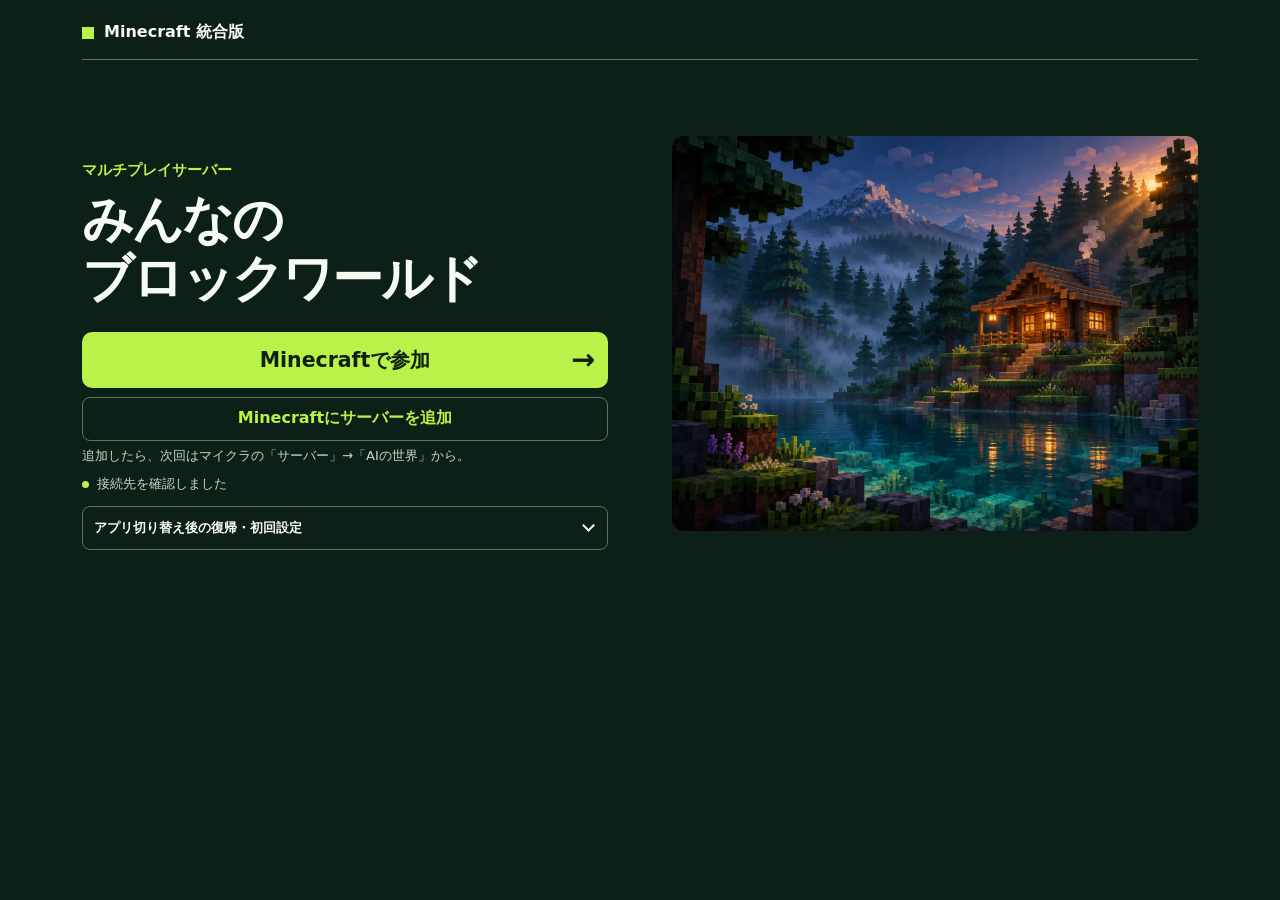
==== index.html @ 1ad7b045 "Show the Minecraft server registration beside Join" ====
<!doctype html>
<html lang="ja">
<head>
  <meta charset="utf-8">
  <meta name="viewport" content="width=device-width, initial-scale=1, viewport-fit=cover">
  <meta name="referrer" content="no-referrer">
  <meta name="theme-color" content="#0c2018">
  <meta name="description" content="みんなのブロックワールドはMinecraft統合版のマルチプレイサーバーです。">
  <title>みんなのブロックワールド｜Minecraft統合版サーバー</title>
  <link rel="icon" href="./icon.svg" type="image/svg+xml">
  <link rel="apple-touch-icon" href="./apple-touch-icon.png">
  <link rel="manifest" href="./manifest.webmanifest">
  <link rel="stylesheet" href="./style.css?v=6">
  <script type="module" src="./connection.mjs?v=6"></script>
</head>
<body>
  <main class="page">
    <header class="brand"><span aria-hidden="true"></span>Minecraft 統合版</header>
    <div class="hero">
      <section class="content" aria-labelledby="title">
        <p class="edition">マルチプレイサーバー</p>
        <h1 id="title">みんなの<br>ブロックワールド</h1>
        <a id="play" class="play" role="link" aria-disabled="true" aria-describedby="status">
          <span>Minecraftで参加</span><span class="arrow" aria-hidden="true">→</span>
        </a>
        <a id="register" class="register" role="link" aria-disabled="true" aria-describedby="register-help">Minecraftにサーバーを追加</a>
        <p id="register-help" class="register-help">追加したら、次回はマイクラの「サーバー」→「AIの世界」から。</p>
        <p id="status" class="status" role="status">接続先を確認しています…</p>
        <button id="retry" class="retry" type="button" hidden>接続先を更新</button>
        <details>
          <summary>アプリ切り替え後の復帰・初回設定</summary>
          <div class="help">
            <p><strong>切り替え後に戻れない・Kelpが出るとき</strong><br>Minecraftのエラー画面を閉じ、タイトル画面の「プレイ」→「サーバー」→「AIの世界」を選んでください。</p>
            <p><strong>手動で登録するとき</strong><br>Minecraftの「サーバーを追加」で、名前を「AIの世界」にし、下のアドレスとポートを入力して保存してください。接続先が変わったときは、このページで新しいアドレスを確認できます。</p>
            <div class="address">
              <strong>サーバーアドレス</strong>
              <code id="address">確認中…</code>
              <button id="copy" type="button" disabled>コピー</button>
            </div>
            <p>ポート <strong>443</strong></p>
          </div>
        </details>
      </section>
      <div class="world" aria-hidden="true"><img src="./woodland.webp" width="1280" height="960" alt=""></div>
    </div>
  </main>
</body>
</html>
---- style.css ----
:root {
  color-scheme: dark;
  font-family: system-ui, "Hiragino Sans", Meiryo, sans-serif;
  color: #f7fcf2;
  background: #0c2018;
  --accent: #b9f248;
  --muted: #c4d7c8;
  --line: #53785d;
}
* { box-sizing: border-box; }
body { margin: 0; }
button, a { font: inherit; }
:focus-visible { outline: 3px solid #efffc5; outline-offset: 4px; }
.page {
  max-width: 1160px;
  margin-inline: auto;
  padding: max(22px, env(safe-area-inset-top)) max(22px, env(safe-area-inset-right))
    max(22px, env(safe-area-inset-bottom)) max(22px, env(safe-area-inset-left));
}
.brand { display: flex; align-items: center; gap: 10px; padding-bottom: 16px; border-bottom: 1px solid var(--line); font-weight: 750; }
.brand span { flex: 0 0 12px; height: 12px; background: var(--accent); }
.hero { display: grid; gap: 18px; padding-top: 24px; }
.content { min-width: 0; }
.edition { margin: 0 0 10px; color: var(--accent); font-size: .92rem; font-weight: 750; }
h1 { margin: 0 0 23px; font-size: clamp(1.55rem, 8vw, 3.25rem); font-weight: 850; line-height: 1.16; letter-spacing: -.04em; }
.play {
  position: relative;
  display: flex;
  align-items: center;
  justify-content: center;
  min-height: 56px;
  padding: 10px 34px;
  border-radius: 10px;
  background: var(--accent);
  color: #10200d;
  font-size: clamp(1rem, 4.5vw, 1.28rem);
  font-weight: 850;
  text-align: center;
  text-decoration: none;
}
.play[href]:hover { background: #d0ff76; }
.play[aria-disabled="true"] { background: #91ac67; }
.arrow { position: absolute; inset-inline-end: 13px; font-size: 1.4em; line-height: 1; }
.status { display: flex; align-items: baseline; gap: 8px; min-height: 1.4em; margin: 9px 0 0; color: var(--muted); font-size: .82rem; line-height: 1.45; }
.status::before { flex: 0 0 7px; height: 7px; border-radius: 50%; background: currentColor; content: ""; }
.status.ready::before { color: var(--accent); }
.status.error { color: #ffb6a0; }
button, summary, .register { min-height: 44px; border: 1px solid var(--line); border-radius: 8px; padding: 8px 11px; color: inherit; font-weight: 700; cursor: pointer; }
button { background: #192f22; }
button:disabled, .register[aria-disabled="true"] { opacity: .64; cursor: default; }
.retry { margin-top: 8px; }
details { margin-top: 13px; }
summary { display: flex; align-items: center; justify-content: space-between; gap: 8px; list-style: none; font-size: .84rem; }
summary::-webkit-details-marker { display: none; }
summary::after { flex: 0 0 7px; height: 7px; margin: -4px 3px 0 0; border: solid currentColor; border-width: 0 2px 2px 0; transform: rotate(45deg); content: ""; }
details[open] summary::after { transform: rotate(225deg); margin-top: 4px; }
.help { color: var(--muted); font-size: .87rem; line-height: 1.65; }
.register { display: grid; place-items: center; margin-top: 9px; color: var(--accent); text-align: center; text-decoration: none; }
.register[href]:hover { background: #192f22; }
.register-help { margin: 5px 0 0; color: var(--muted); font-size: .82rem; line-height: 1.45; }
.address { display: grid; grid-template-columns: minmax(0, 1fr) auto; align-items: center; gap: 6px 10px; margin-top: 12px; }
.address strong { grid-column: 1 / -1; }
.address code { overflow-wrap: anywhere; user-select: all; }
.world { overflow: hidden; border-radius: 12px; background: #122b21; }
.world img { display: block; width: 100%; height: auto; object-fit: cover; object-position: 61% center; }

@media (min-width: 600px) {
  .hero { grid-template-columns: repeat(2, minmax(0, 1fr)); gap: clamp(22px, 5vw, 68px); align-items: start; padding-top: clamp(24px, 6vw, 76px); }
  .content { padding-block: clamp(5px, 2.5vw, 25px); }
  h1 { font-size: clamp(1.85rem, 4vw, 3.25rem); }
}
@media (orientation: landscape) and (max-height: 480px) {
  .page { padding-block: max(8px, env(safe-area-inset-top)) max(8px, env(safe-area-inset-bottom)); }
  .brand { padding-bottom: 7px; font-size: .9rem; }
  .hero { padding-top: 10px; gap: 13px; }
  .content { padding-block: 0; }
  .edition { margin-bottom: 4px; font-size: .8rem; }
  h1 { font-size: clamp(1.5rem, 5.3vh, 2.1rem); margin-bottom: 10px; }
  .play { min-height: 48px; padding-block: 7px; }
  .status { margin-top: 6px; }
  details { margin-top: 8px; }
  .world img { height: min(37vw, calc(100svh - 64px)); }
}
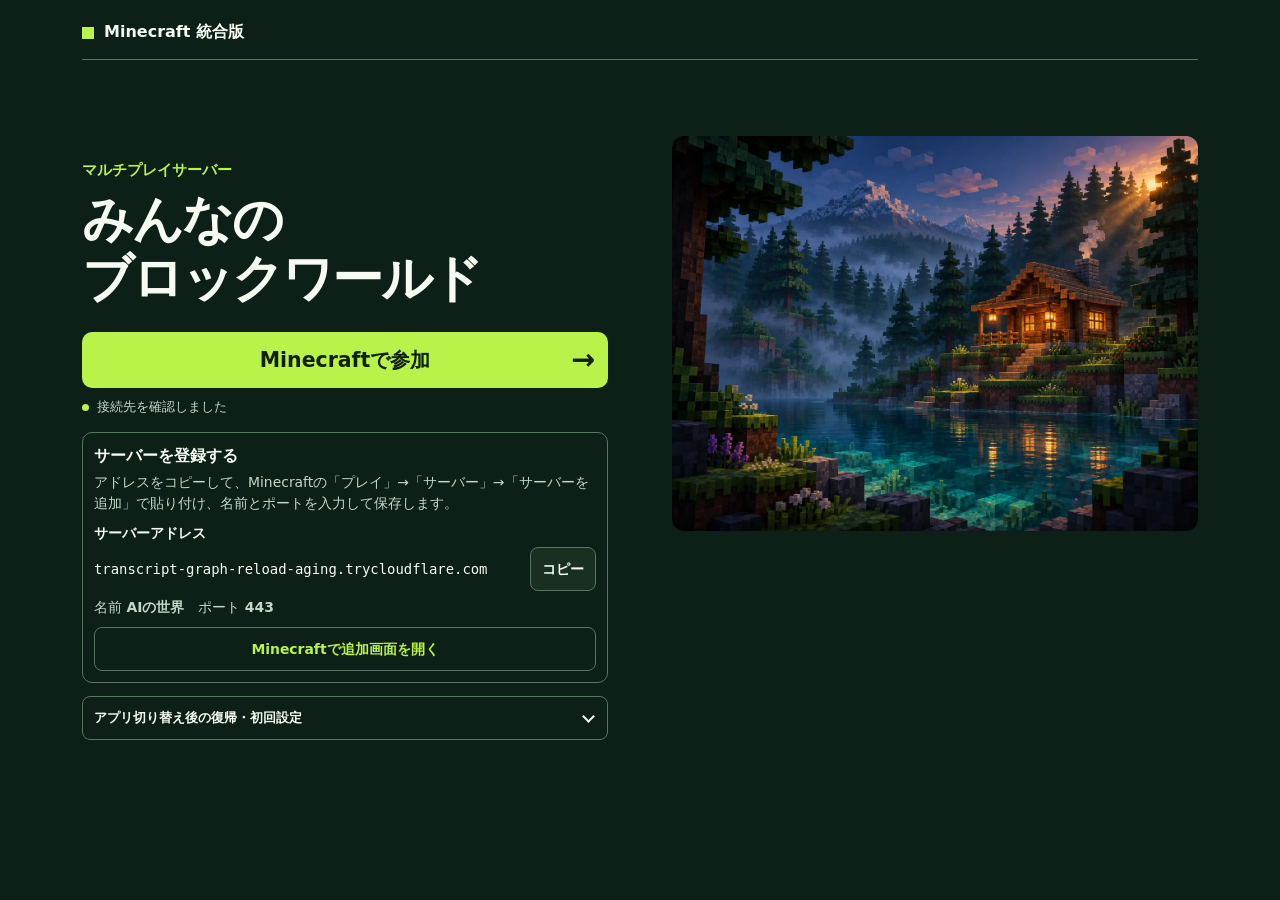
==== commit 4c604b45: "Make manual Minecraft server registration available immediately" ====
--- a/index.html
+++ b/index.html
@@ -10,8 +10,8 @@
   <link rel="icon" href="./icon.svg" type="image/svg+xml">
   <link rel="apple-touch-icon" href="./apple-touch-icon.png">
   <link rel="manifest" href="./manifest.webmanifest">
-  <link rel="stylesheet" href="./style.css?v=6">
-  <script type="module" src="./connection.mjs?v=6"></script>
+  <link rel="stylesheet" href="./style.css?v=7">
+  <script type="module" src="./connection.mjs?v=7"></script>
 </head>
 <body>
   <main class="page">
@@ -23,21 +23,24 @@
         <a id="play" class="play" role="link" aria-disabled="true" aria-describedby="status">
           <span>Minecraftで参加</span><span class="arrow" aria-hidden="true">→</span>
         </a>
-        <a id="register" class="register" role="link" aria-disabled="true" aria-describedby="register-help">Minecraftにサーバーを追加</a>
-        <p id="register-help" class="register-help">追加したら、次回はマイクラの「サーバー」→「AIの世界」から。</p>
         <p id="status" class="status" role="status">接続先を確認しています…</p>
         <button id="retry" class="retry" type="button" hidden>接続先を更新</button>
+        <section class="registration" aria-labelledby="registration-title">
+          <h2 id="registration-title">サーバーを登録する</h2>
+          <p>アドレスをコピーして、Minecraftの「プレイ」→「サーバー」→「サーバーを追加」で貼り付け、名前とポートを入力して保存します。</p>
+          <div class="address">
+            <strong>サーバーアドレス</strong>
+            <code id="address">確認中…</code>
+            <button id="copy" type="button" aria-label="サーバーアドレスをコピー" disabled>コピー</button>
+          </div>
+          <p>名前 <strong>AIの世界</strong>　ポート <strong>443</strong></p>
+          <a id="register" class="register" role="link" aria-disabled="true">Minecraftで追加画面を開く</a>
+        </section>
         <details>
           <summary>アプリ切り替え後の復帰・初回設定</summary>
           <div class="help">
             <p><strong>切り替え後に戻れない・Kelpが出るとき</strong><br>Minecraftのエラー画面を閉じ、タイトル画面の「プレイ」→「サーバー」→「AIの世界」を選んでください。</p>
-            <p><strong>手動で登録するとき</strong><br>Minecraftの「サーバーを追加」で、名前を「AIの世界」にし、下のアドレスとポートを入力して保存してください。接続先が変わったときは、このページで新しいアドレスを確認できます。</p>
-            <div class="address">
-              <strong>サーバーアドレス</strong>
-              <code id="address">確認中…</code>
-              <button id="copy" type="button" disabled>コピー</button>
-            </div>
-            <p>ポート <strong>443</strong></p>
+            <p>接続先が変わったときは、このページに表示される新しいアドレスに更新してください。</p>
           </div>
         </details>
       </section>
--- a/style.css
+++ b/style.css
@@ -55,10 +55,13 @@
 summary::after { flex: 0 0 7px; height: 7px; margin: -4px 3px 0 0; border: solid currentColor; border-width: 0 2px 2px 0; transform: rotate(45deg); content: ""; }
 details[open] summary::after { transform: rotate(225deg); margin-top: 4px; }
 .help { color: var(--muted); font-size: .87rem; line-height: 1.65; }
+.registration { margin-top: 16px; padding: 11px; border: 1px solid var(--line); border-radius: 10px; font-size: .87rem; line-height: 1.5; }
+.registration h2 { margin: 0 0 4px; font-size: 1rem; }
+.registration p { margin: 0; color: var(--muted); }
+.address + p { margin-top: 6px; }
 .register { display: grid; place-items: center; margin-top: 9px; color: var(--accent); text-align: center; text-decoration: none; }
 .register[href]:hover { background: #192f22; }
-.register-help { margin: 5px 0 0; color: var(--muted); font-size: .82rem; line-height: 1.45; }
-.address { display: grid; grid-template-columns: minmax(0, 1fr) auto; align-items: center; gap: 6px 10px; margin-top: 12px; }
+.address { display: grid; grid-template-columns: minmax(0, 1fr) auto; align-items: center; gap: 4px 10px; margin-top: 9px; }
 .address strong { grid-column: 1 / -1; }
 .address code { overflow-wrap: anywhere; user-select: all; }
 .world { overflow: hidden; border-radius: 12px; background: #122b21; }
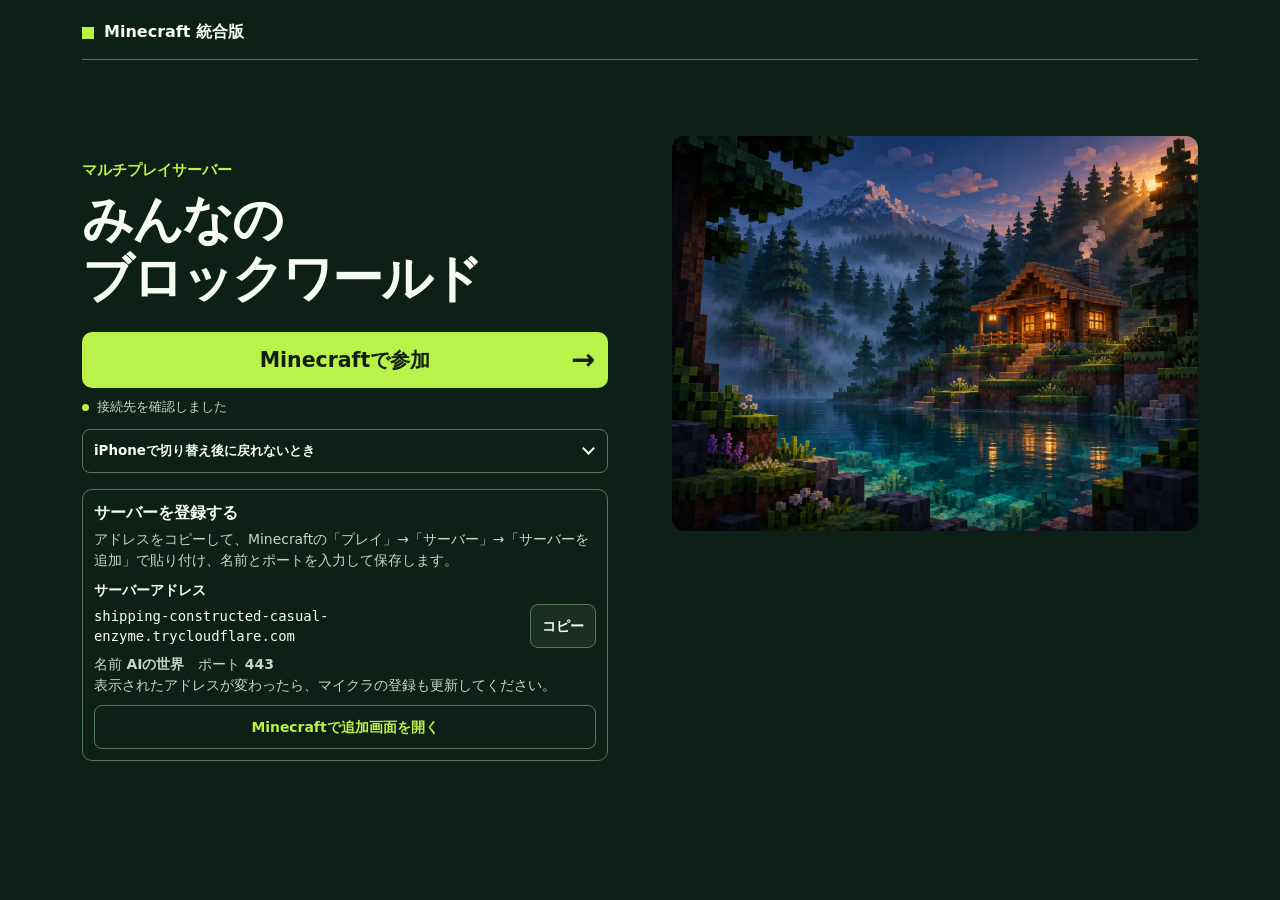
==== commit e69f059d: "Show the verified iPhone rejoin steps by the join button" ====
--- a/index.html
+++ b/index.html
@@ -25,6 +25,13 @@
         </a>
         <p id="status" class="status" role="status">接続先を確認しています…</p>
         <button id="retry" class="retry" type="button" hidden>接続先を更新</button>
+        <details>
+          <summary>iPhoneで切り替え後に戻れないとき</summary>
+          <div class="help">
+            <p>Minecraftのエラー画面で「メニューに戻る」を押してから、このページの「Minecraftで参加」を押し直してください。</p>
+            <p>自宅Wi-Fiでの参加には、登録済みの「AIマイクラ（自宅Wi-Fi）」も使えます。</p>
+          </div>
+        </details>
         <section class="registration" aria-labelledby="registration-title">
           <h2 id="registration-title">サーバーを登録する</h2>
           <p>アドレスをコピーして、Minecraftの「プレイ」→「サーバー」→「サーバーを追加」で貼り付け、名前とポートを入力して保存します。</p>
@@ -34,15 +41,9 @@
             <button id="copy" type="button" aria-label="サーバーアドレスをコピー" disabled>コピー</button>
           </div>
           <p>名前 <strong>AIの世界</strong>　ポート <strong>443</strong></p>
+          <p>表示されたアドレスが変わったら、マイクラの登録も更新してください。</p>
           <a id="register" class="register" role="link" aria-disabled="true">Minecraftで追加画面を開く</a>
         </section>
-        <details>
-          <summary>アプリ切り替え後の復帰・初回設定</summary>
-          <div class="help">
-            <p><strong>切り替え後に戻れない・Kelpが出るとき</strong><br>Minecraftのエラー画面を閉じ、タイトル画面の「プレイ」→「サーバー」→「AIの世界」を選んでください。</p>
-            <p>接続先が変わったときは、このページに表示される新しいアドレスに更新してください。</p>
-          </div>
-        </details>
       </section>
       <div class="world" aria-hidden="true"><img src="./woodland.webp" width="1280" height="960" alt=""></div>
     </div>
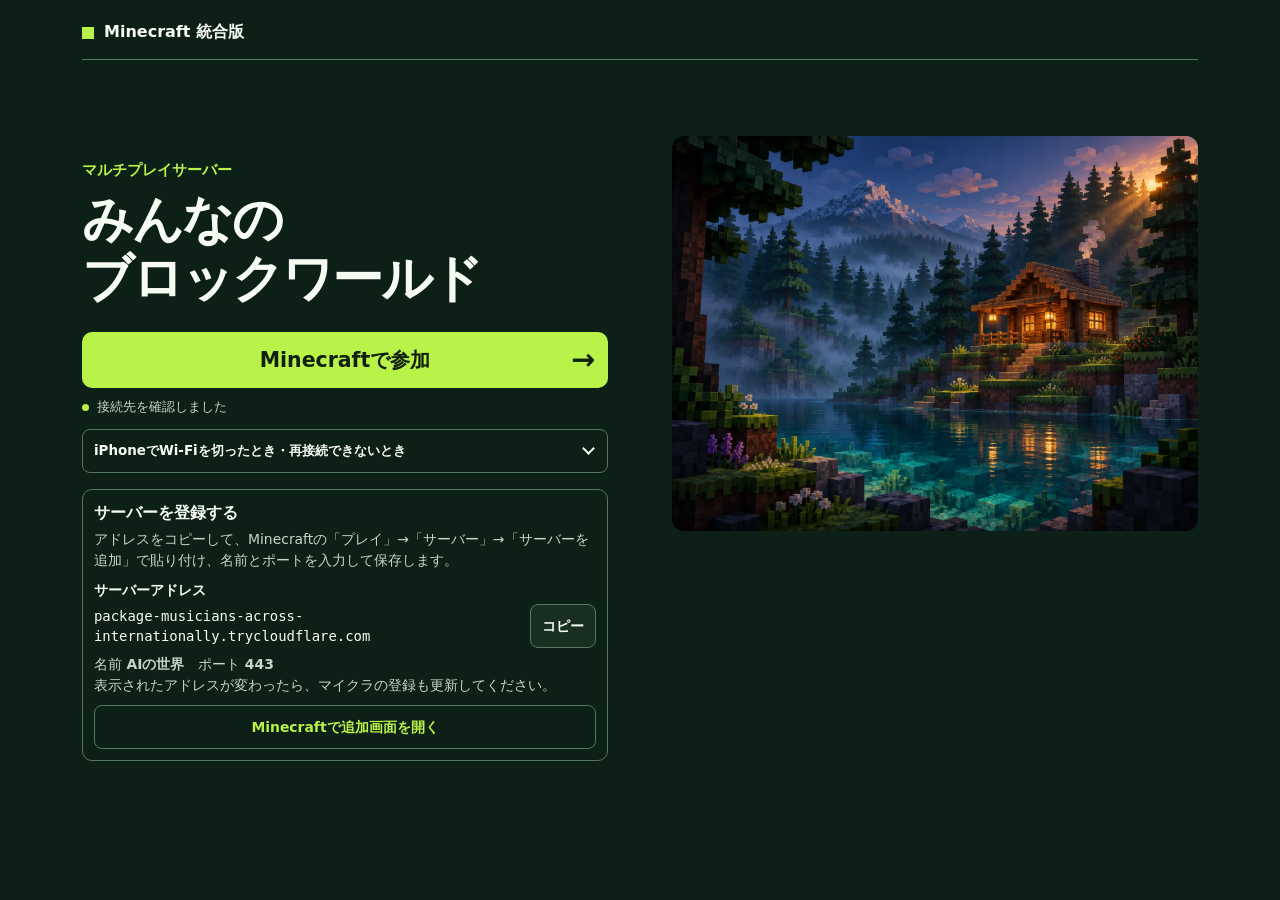
==== commit 30ac9e03: "Explain iPhone cellular join and recovery in the join page" ====
--- a/index.html
+++ b/index.html
@@ -11,7 +11,7 @@
   <link rel="apple-touch-icon" href="./apple-touch-icon.png">
   <link rel="manifest" href="./manifest.webmanifest">
   <link rel="stylesheet" href="./style.css?v=7">
-  <script type="module" src="./connection.mjs?v=7"></script>
+  <script type="module" src="./connection.mjs?v=8"></script>
 </head>
 <body>
   <main class="page">
@@ -26,10 +26,10 @@
         <p id="status" class="status" role="status">接続先を確認しています…</p>
         <button id="retry" class="retry" type="button" hidden>接続先を更新</button>
         <details>
-          <summary>iPhoneで切り替え後に戻れないとき</summary>
+          <summary>iPhoneでWi-Fiを切ったとき・再接続できないとき</summary>
           <div class="help">
-            <p>Minecraftのエラー画面で「メニューに戻る」を押してから、このページの「Minecraftで参加」を押し直してください。</p>
-            <p>自宅Wi-Fiでの参加には、登録済みの「AIマイクラ（自宅Wi-Fi）」も使えます。</p>
+            <p>モバイル回線では、上の「Minecraftで参加」を押してください。「AIマイクラ（自宅Wi-Fi）」は自宅のWi-Fiにつないでいるときに使えます。</p>
+            <p>「ゲームに再接続中」で止まったら「キャンセル」、エラー画面なら「メニューに戻る」を押し、このページから入り直してください。</p>
           </div>
         </details>
         <section class="registration" aria-labelledby="registration-title">
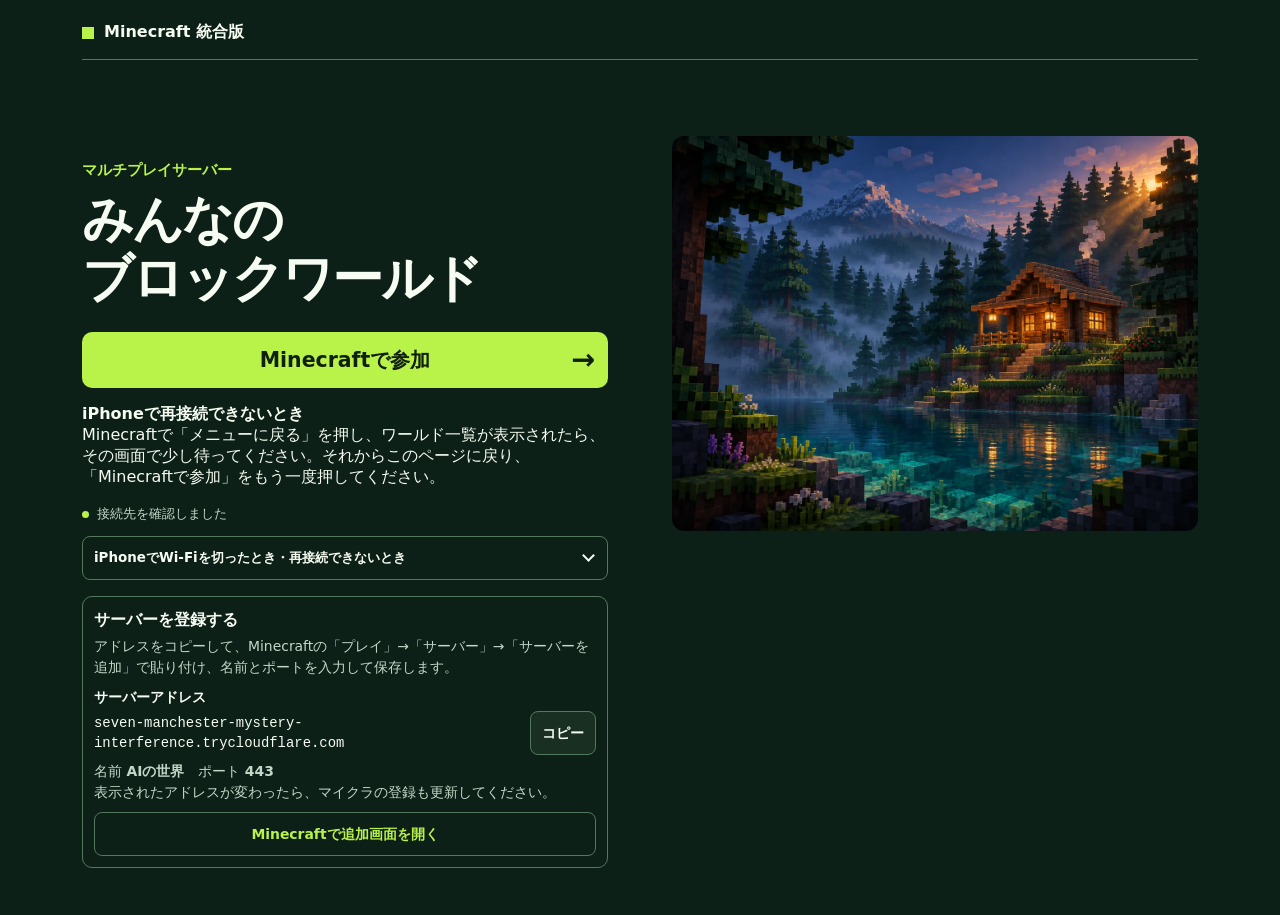
==== commit 9bcbb0b4: "Put iPhone rejoin instructions directly below the join button" ====
--- a/index.html
+++ b/index.html
@@ -20,16 +20,18 @@
       <section class="content" aria-labelledby="title">
         <p class="edition">マルチプレイサーバー</p>
         <h1 id="title">みんなの<br>ブロックワールド</h1>
-        <a id="play" class="play" role="link" aria-disabled="true" aria-describedby="status">
+        <a id="play" class="play" role="link" aria-disabled="true" aria-describedby="status reconnect-help">
           <span>Minecraftで参加</span><span class="arrow" aria-hidden="true">→</span>
         </a>
+        <p id="reconnect-help"><strong>iPhoneで再接続できないとき</strong><br>Minecraftで「メニューに戻る」を押し、ワールド一覧が表示されたら、その画面で少し待ってください。それからこのページに戻り、「Minecraftで参加」をもう一度押してください。</p>
         <p id="status" class="status" role="status">接続先を確認しています…</p>
         <button id="retry" class="retry" type="button" hidden>接続先を更新</button>
         <details>
           <summary>iPhoneでWi-Fiを切ったとき・再接続できないとき</summary>
           <div class="help">
-            <p>モバイル回線では、上の「Minecraftで参加」を押してください。「AIマイクラ（自宅Wi-Fi）」は自宅のWi-Fiにつないでいるときに使えます。</p>
-            <p>「ゲームに再接続中」で止まったら「キャンセル」、エラー画面なら「メニューに戻る」を押し、このページから入り直してください。</p>
+            <p>モバイル回線では、上の「Minecraftで参加」を押してください。</p>
+            <p>「ゲームに再接続中」で止まっている場合は、「キャンセル」を押すとメニューに戻れます。</p>
+            <p>入り直しても失敗するときは、Minecraftの「プレイ」から端末内のワールドを1つ開き、「保存して終了」で閉じてから、このページの「Minecraftで参加」を押してください。端末内にワールドがなければ、Minecraftをいったん終了してから参加を試してください。</p>
           </div>
         </details>
         <section class="registration" aria-labelledby="registration-title">
